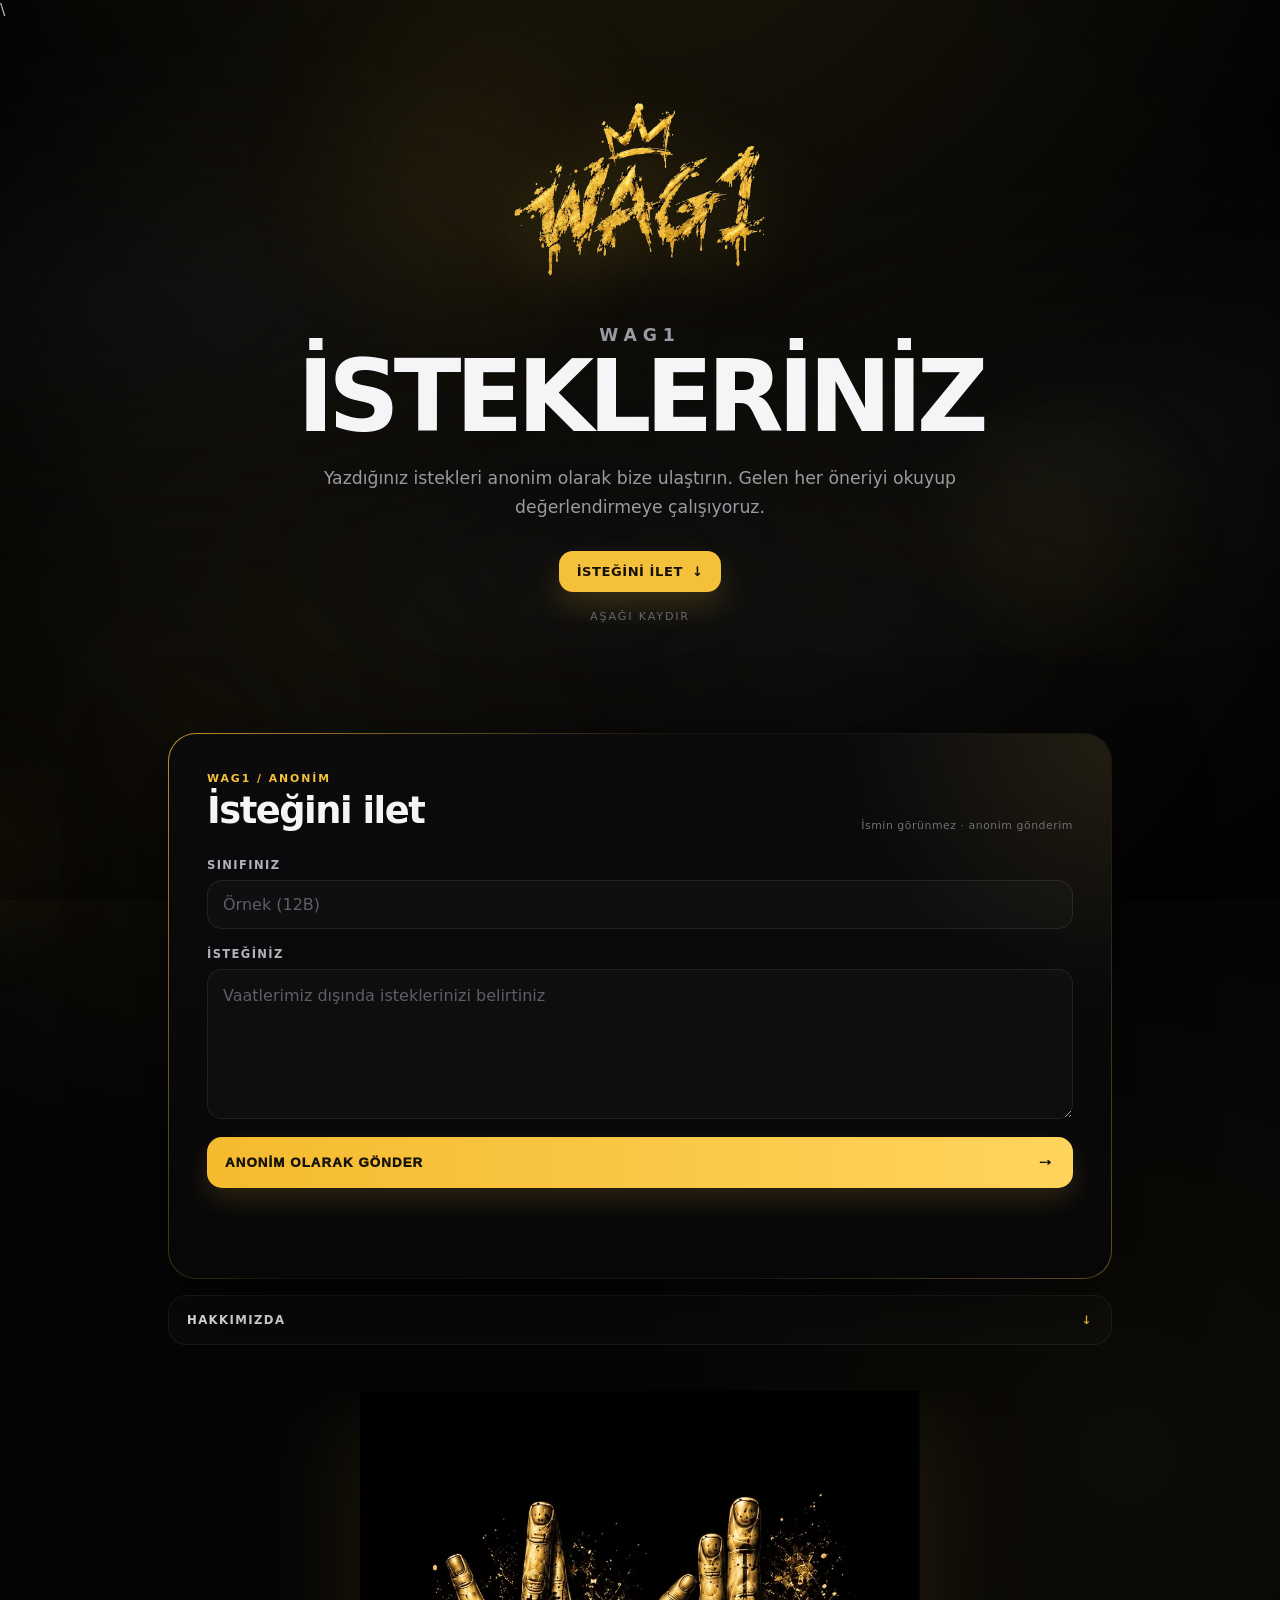
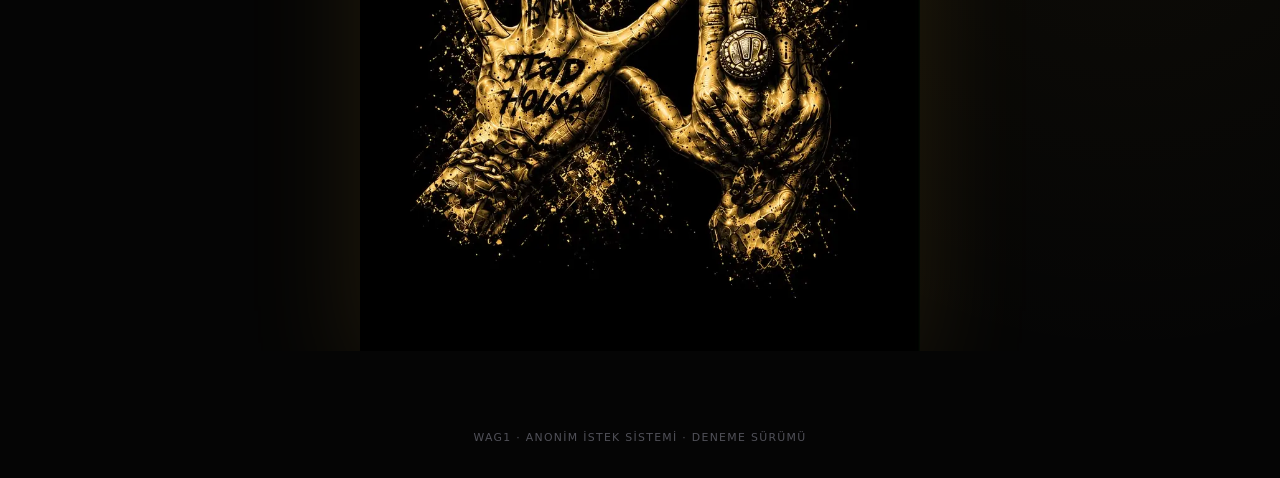
==== index.html @ 67df8060 "Add files via upload" ====
\
<!DOCTYPE html>
<html lang="tr">
<head>
  <meta charset="UTF-8">
  <meta name="viewport" content="width=device-width, initial-scale=1.0">
  <meta name="theme-color" content="#050505">
  <title>WAG1 — Modern Deneme</title>
  <meta name="description" content="WAG1 anonim istek sistemi — modern deneme sürümü.">
  <style>
    :root{
      --bg:#050505;
      --panel:#0b0b0d;
      --panel-2:#0f0f12;
      --gold:#f6c13a;
      --gold-2:#ffd86a;
      --white:#f5f5f7;
      --muted:#9a9aa2;
      --line:rgba(246,193,58,.18);
      --line-soft:rgba(255,255,255,.08);
      --shadow:0 28px 90px rgba(0,0,0,.5);
      --radius:24px;
    }
    /* --- WAG1 VISIBLE ATMOSPHERIC FOG --- */
    .fog-scene{
      position:fixed;
      inset:0;
      z-index:0;
      pointer-events:none;
      overflow:hidden;
      opacity:1;
    }
    .fog-layer{
      position:absolute;
      width:78vw;
      height:34vw;
      max-width:1200px;
      max-height:560px;
      min-width:500px;
      min-height:240px;
      border-radius:50%;
      filter:blur(34px);
      mix-blend-mode:screen;
      transform-origin:center;
      background:
        radial-gradient(ellipse at center,
          rgba(255,255,255,.15) 0%,
          rgba(255,255,255,.085) 24%,
          rgba(246,193,58,.065) 43%,
          rgba(255,255,255,.028) 58%,
          transparent 77%);
    }
    .fog-a{left:-25%; top:10%; opacity:.34; animation:fogDriftA 17s ease-in-out infinite alternate}
    .fog-b{right:-27%; top:25%; opacity:.27; animation:fogDriftB 22s ease-in-out infinite alternate}
    .fog-c{left:5%; bottom:12%; opacity:.22; animation:fogDriftC 25s ease-in-out infinite alternate}
    .fog-d{right:-3%; bottom:3%; opacity:.18; animation:fogDriftD 20s ease-in-out infinite alternate}
    .fog-vignette{
      position:absolute; inset:-10%;
      background:
        radial-gradient(circle at 50% 44%, transparent 28%, rgba(0,0,0,.08) 55%, rgba(0,0,0,.48) 100%);
    }
    @keyframes fogDriftA{
      0%{transform:translate3d(-6vw,0,0) scale(.96) rotate(-7deg)}
      100%{transform:translate3d(38vw,6vh,0) scale(1.28) rotate(8deg)}
    }
    @keyframes fogDriftB{
      0%{transform:translate3d(15vw,-3vh,0) scale(.92) rotate(8deg)}
      100%{transform:translate3d(-34vw,8vh,0) scale(1.34) rotate(-9deg)}
    }
    @keyframes fogDriftC{
      0%{transform:translate3d(-12vw,4vh,0) scale(1.02) rotate(4deg)}
      100%{transform:translate3d(27vw,-10vh,0) scale(1.4) rotate(-5deg)}
    }
    @keyframes fogDriftD{
      0%{transform:translate3d(10vw,1vh,0) scale(.9) rotate(-4deg)}
      100%{transform:translate3d(-21vw,-9vh,0) scale(1.3) rotate(5deg)}
    }

    /* Content stays above the fog. */
main, footer{position:relative;z-index:1}

    @media (max-width:700px){
      .fog-layer{
        min-width:400px;
        min-height:185px;
        filter:blur(25px);
      }
      .fog-a{opacity:.25}
      .fog-b{opacity:.20}
      .fog-c{opacity:.15}
      .fog-d{opacity:.12}
    }



    @media (prefers-reduced-motion:reduce){
      .fog-layer{animation:none!important}
    }
*{box-sizing:border-box}
    html{scroll-behavior:smooth}
    body{
      margin:0;
      min-height:100vh;
      background:
        radial-gradient(circle at 50% -10%, rgba(246,193,58,.11), transparent 30%),
        radial-gradient(circle at 15% 35%, rgba(246,193,58,.055), transparent 24%),
        radial-gradient(circle at 88% 70%, rgba(246,193,58,.035), transparent 28%),
        var(--bg);
      color:var(--white);
      font-family:Inter,Montserrat,system-ui,-apple-system,BlinkMacSystemFont,"Segoe UI",sans-serif;
      overflow-x:hidden;
    }

    body::before{
      content:"";
      position:fixed; inset:0; pointer-events:none; z-index:-2;
      opacity:.26;
      background-image:
        radial-gradient(circle at 1px 1px, rgba(255,255,255,.10) 1px, transparent 1.5px);
      background-size:34px 34px;
      mask-image:linear-gradient(to bottom, #000, transparent 80%);
    }

    .ambient{
      position:fixed; inset:-10%;
      pointer-events:none; z-index:-1;
      filter:blur(40px);
      opacity:.45;
    }
    .orb{position:absolute; width:28rem; height:28rem; border-radius:50%;
      background:radial-gradient(circle, rgba(246,193,58,.16), transparent 67%);
      animation:float 12s ease-in-out infinite;
    }
    .orb.one{top:4%; left:24%}
    .orb.two{right:8%; top:36%; animation-delay:-4s; transform:scale(.72)}
    .orb.three{left:-8%; bottom:-8%; animation-delay:-7s; transform:scale(.62)}

    @keyframes float{
      0%,100%{transform:translate3d(0,0,0)}
      50%{transform:translate3d(0,-22px,0)}
    }
main{width:min(980px,100%); margin:auto; padding:34px 18px 80px}

    .hero{
      min-height:72vh;
      display:grid;
      place-items:center;
      text-align:center;
      position:relative;
    }
    .hero-inner{max-width:800px; transform:translateY(-20px)}
    .logo{
      width:min(300px,58vw);
      display:block;
      margin:0 auto 30px;
      filter:drop-shadow(0 14px 35px rgba(246,193,58,.18));
      animation:logoIn .9s cubic-bezier(.2,.8,.2,1) both;
    }
    @keyframes logoIn{
      from{opacity:0; transform:translateY(18px) scale(.96)}
      to{opacity:1; transform:none}
    }
    .eyebrow{
      margin:0 0 10px;
      color:var(--gold);
      font-size:.72rem; font-weight:900; letter-spacing:.34em;
    }
    h1{
      margin:0;
      font-size:clamp(3.1rem,8vw,6.2rem);
      line-height:.92;
      letter-spacing:-.06em;
      text-transform:uppercase;
      font-weight:900;
    }
    .hero p{
      max-width:650px;
      margin:22px auto 0;
      color:var(--muted);
      font-size:clamp(.92rem,1.7vw,1.08rem);
      line-height:1.7;
    }
    .hero-cta{
      display:inline-flex; align-items:center; gap:9px;
      margin-top:28px;
      padding:13px 18px;
      border-radius:14px;
      color:#15110a; background:var(--gold);
      text-decoration:none; font-weight:900; font-size:.82rem; letter-spacing:.04em;
      box-shadow:0 14px 30px rgba(246,193,58,.18);
      transition:.25s ease;
    }
    .hero-cta:hover{transform:translateY(-3px); box-shadow:0 18px 34px rgba(246,193,58,.26)}
    .scroll-hint{margin-top:18px; color:#66666d; font-size:.7rem; letter-spacing:.16em; text-transform:uppercase}

    .section{
      margin-top:32px;
      opacity:0; transform:translateY(28px);
      transition:opacity .65s ease, transform .65s ease;
    }
    .section.show{opacity:1; transform:none}

    .request-shell{
      position:relative;
      padding:1px;
      border-radius:28px;
      background:linear-gradient(125deg, rgba(246,193,58,.75), rgba(246,193,58,.05) 38%, rgba(255,255,255,.06) 72%, rgba(246,193,58,.38));
      box-shadow:var(--shadow);
    }
    .request-card{
      border-radius:27px;
      background:
        radial-gradient(circle at 100% 0, rgba(246,193,58,.10), transparent 24%),
        linear-gradient(180deg,#0b0b0d,#070708);
      padding:clamp(22px,4vw,38px);
      overflow:hidden;
      position:relative;
    }
    .request-card::after{
      content:"";
      position:absolute; inset:auto -20% -70% -20%;
      height:300px;
      background:radial-gradient(circle, rgba(246,193,58,.08), transparent 68%);
      pointer-events:none;
    }

    .card-top{
      display:flex; justify-content:space-between; gap:18px; align-items:flex-end;
      margin-bottom:26px;
    }
    .card-kicker{color:var(--gold); font-size:.68rem; font-weight:900; letter-spacing:.18em}
    .card-title{margin:4px 0 0; font-size:clamp(1.55rem,3.4vw,2.3rem); letter-spacing:-.04em}
    .secure{color:#6f6f76; font-size:.68rem; letter-spacing:.05em; text-align:right}

    form{position:relative; z-index:1}
    .field{margin-bottom:18px}
    label{display:block; margin:0 0 8px; color:#b2b2b8; font-size:.72rem; font-weight:800; text-transform:uppercase; letter-spacing:.12em}
    input,textarea{
      width:100%; border:1px solid rgba(255,255,255,.08);
      background:rgba(255,255,255,.025);
      color:var(--white);
      border-radius:15px;
      padding:14px 15px;
      outline:none; font:inherit;
      transition:border-color .2s ease, box-shadow .2s ease, background .2s ease, transform .2s ease;
    }
    textarea{min-height:150px; resize:vertical; line-height:1.55}
    input::placeholder,textarea::placeholder{color:#5e5e65}
    input:focus,textarea:focus{
      border-color:rgba(246,193,58,.5);
      background:rgba(246,193,58,.025);
      box-shadow:0 0 0 4px rgba(246,193,58,.07);
      transform:translateY(-1px);
    }

    .submit{
      width:100%; border:0; cursor:pointer;
      border-radius:15px; padding:15px 18px;
      display:flex; align-items:center; justify-content:space-between;
      background:linear-gradient(90deg,#f5bb2f,#ffd45c);
      color:#17120a; font-weight:950; letter-spacing:.08em;
      box-shadow:0 12px 26px rgba(246,193,58,.15);
      transition:.25s ease;
      position:relative; overflow:hidden;
    }
    .submit::before{
      content:""; position:absolute; top:0; bottom:0; left:-45%; width:34%;
      transform:skewX(-20deg);
      background:linear-gradient(90deg,transparent,rgba(255,255,255,.42),transparent);
      transition:left .6s ease;
    }
    .submit:hover{transform:translateY(-2px); box-shadow:0 16px 32px rgba(246,193,58,.22)}
    .submit:hover::before{left:120%}
    .submit:active{transform:translateY(0)}
    .submit .arrow{font-size:1.1rem}

    .status{min-height:24px; margin:12px 2px 0; font-size:.78rem; color:#9d9da4}
    .status.ok{color:#6ed69a}
    .status.err{color:#ff8585}

    .about{
      margin-top:16px;
      border:1px solid rgba(255,255,255,.07);
      border-radius:18px;
      background:rgba(255,255,255,.018);
      overflow:hidden;
    }
    .about-btn{
      width:100%; background:none; border:0; color:var(--white); cursor:pointer;
      padding:17px 18px; display:flex; align-items:center; justify-content:space-between;
      font:inherit; font-size:.73rem; font-weight:900; letter-spacing:.12em;
    }
    .about-btn span:last-child{color:var(--gold); transition:transform .25s ease}
    .about.open .about-btn span:last-child{transform:rotate(180deg)}
    .about-panel{max-height:0; overflow:hidden; transition:max-height .55s ease}
    .about-panel img{display:block; width:100%; height:auto; opacity:.94}
    .about.open .about-panel{max-height:1200px}

    .hands{
      margin-top:46px;
      text-align:center;
      overflow:hidden;
    }
    .hands img{
      width:min(560px,72%);
      display:block; margin:auto;
      filter:drop-shadow(0 28px 55px rgba(246,193,58,.12));
      transform:translateY(30px);
      opacity:.88;
      transition:transform 1s ease, opacity 1s ease;
    }
    .hands.show img{transform:none; opacity:1}

    footer{
      padding:0 18px 34px;
      text-align:center;
      color:#515159; font-size:.68rem; letter-spacing:.12em; text-transform:uppercase;
    }

    @media (max-width:700px){
.nav{padding:10px 10px 10px 12px}
      main{padding:34px 12px 58px}
      .hero{min-height:66vh}
      .hero-inner{transform:none}
      .logo{width:min(240px,64vw); margin-bottom:22px}
      .request-card{padding:20px}
      .card-top{align-items:flex-start; flex-direction:column}
      .secure{text-align:left}
      input,textarea{font-size:16px}
    }

    @media (prefers-reduced-motion:reduce){
      *,*::before,*::after{animation-duration:.01ms!important; animation-iteration-count:1!important; transition-duration:.01ms!important; scroll-behavior:auto!important}
    }
  </style>
</head>
<body>

  <div class="fog-scene" aria-hidden="true">
    <div class="fog-layer fog-a"></div>
    <div class="fog-layer fog-b"></div>
    <div class="fog-layer fog-c"></div>
    <div class="fog-layer fog-d"></div>
    <div class="fog-vignette"></div>
  </div>
  <div class="ambient" aria-hidden="true">
    <div class="orb one"></div><div class="orb two"></div><div class="orb three"></div>
  </div>
  <main>
    <section class="hero">
      <div class="hero-inner">
        <img class="logo" src="wag1-logo.png" alt="WAG1 logosu">
        <p class="eyebrow">WAG1</p>
        <h1>İstekleriniz</h1>
        <p>Yazdığınız istekleri anonim olarak bize ulaştırın. Gelen her öneriyi okuyup değerlendirmeye çalışıyoruz.</p>
        <a class="hero-cta" href="#istek"><span>İSTEĞİNİ İLET</span><span>↓</span></a>
        <div class="scroll-hint">Aşağı kaydır</div>
      </div>
    </section>

    <section class="section" id="istek">
      <div class="request-shell">
        <div class="request-card">
          <div class="card-top">
            <div>
              <div class="card-kicker">WAG1 / ANONİM</div>
              <h2 class="card-title">İsteğini ilet</h2>
            </div>
            <div class="secure">İsmin görünmez · anonim gönderim</div>
          </div>

          <form id="requestForm" autocomplete="off">
            <div class="field">
              <label for="className">Sınıfınız</label>
              <input id="className" type="text" maxlength="30" placeholder="Örnek (12B)" required>
            </div>

            <div class="field">
              <label for="request">İsteğiniz</label>
              <textarea id="request" maxlength="1000" placeholder="Vaatlerimiz dışında isteklerinizi belirtiniz" required></textarea>
            </div>

            <button class="submit" id="submitButton" type="submit">
              <span>ANONİM OLARAK GÖNDER</span>
              <span class="arrow">→</span>
            </button>
            <div class="status" id="status" aria-live="polite"></div>
          </form>
        </div>
      </div>
    </section>

    <section class="section" style="margin-top:16px">
      <div class="about" id="about">
        <button class="about-btn" id="aboutToggle" type="button" aria-expanded="false">
          <span>HAKKIMIZDA</span><span>↓</span>
        </button>
        <div class="about-panel" id="aboutPanel" aria-hidden="true">
          <img src="https://wag1beal.github.io/wag/wag1-hakkimizda.webp" alt="WAG1 kaptanlar ve staff bilgileri" loading="lazy">
        </div>
      </div>
    </section>

    <section class="hands section" aria-label="WAG1 tasarımı">
      <img src="https://wag1beal.github.io/wag/wag1-hands.webp" alt="WAG1 el tasarımı" loading="lazy">
    </section>
  </main>

  <footer>WAG1 · ANONİM İSTEK SİSTEMİ · DENEME SÜRÜMÜ</footer>

  <iframe id="submitFrame" name="submitFrame" title="Form gönderim alanı" style="display:none;width:0;height:0;border:0"></iframe>

  <script>
    const GAS_URL = "https://script.google.com/macros/s/AKfycby9VZy_ub6y_59ZLyahTguNq2rBTmVuWW6Al8ZJy3slvFL8x7aXxwhlQ275aONTXbs2Aw/exec";

    const form = document.getElementById("requestForm");
    const statusEl = document.getElementById("status");
    const submitBtn = document.getElementById("submitButton");
    const about = document.getElementById("about");
    const aboutToggle = document.getElementById("aboutToggle");
    const aboutPanel = document.getElementById("aboutPanel");

    aboutToggle.addEventListener("click", () => {
      const open = !about.classList.contains("open");
      about.classList.toggle("open", open);
      aboutToggle.setAttribute("aria-expanded", String(open));
      aboutPanel.setAttribute("aria-hidden", String(!open));
    });

    const observer = new IntersectionObserver((entries) => {
      entries.forEach(entry => {
        if(entry.isIntersecting) entry.target.classList.add("show");
      });
    }, {threshold:.14});
    document.querySelectorAll(".section").forEach(el => observer.observe(el));
    document.querySelector(".hands")?.classList.remove("show");

    form.addEventListener("submit", (e) => {
      e.preventDefault();

      const className = document.getElementById("className").value.trim();
      const request = document.getElementById("request").value.trim();

      if(!className || !request){
        statusEl.textContent = "Lütfen iki alanı da doldur.";
        statusEl.className = "status err";
        return;
      }

      submitBtn.disabled = true;
      submitBtn.style.opacity = ".7";
      statusEl.textContent = "Gönderiliyor…";
      statusEl.className = "status";

      const tempForm = document.createElement("form");
      tempForm.method = "POST";
      tempForm.action = GAS_URL;
      tempForm.target = "submitFrame";
      tempForm.style.display = "none";

      const add = (name, value) => {
        const input = document.createElement("input");
        input.type = "hidden";
        input.name = name;
        input.value = value;
        tempForm.appendChild(input);
      };

      add("action", "submit");
      add("className", className);
      add("request", request);
      add("website", "");

      document.body.appendChild(tempForm);
      tempForm.submit();
      tempForm.remove();

      setTimeout(() => {
        form.reset();
        statusEl.textContent = "İsteğin anonim olarak gönderildi ✓";
        statusEl.className = "status ok";
        submitBtn.disabled = false;
        submitBtn.style.opacity = "1";
      }, 900);
    });
  </script>
</body>
</html>
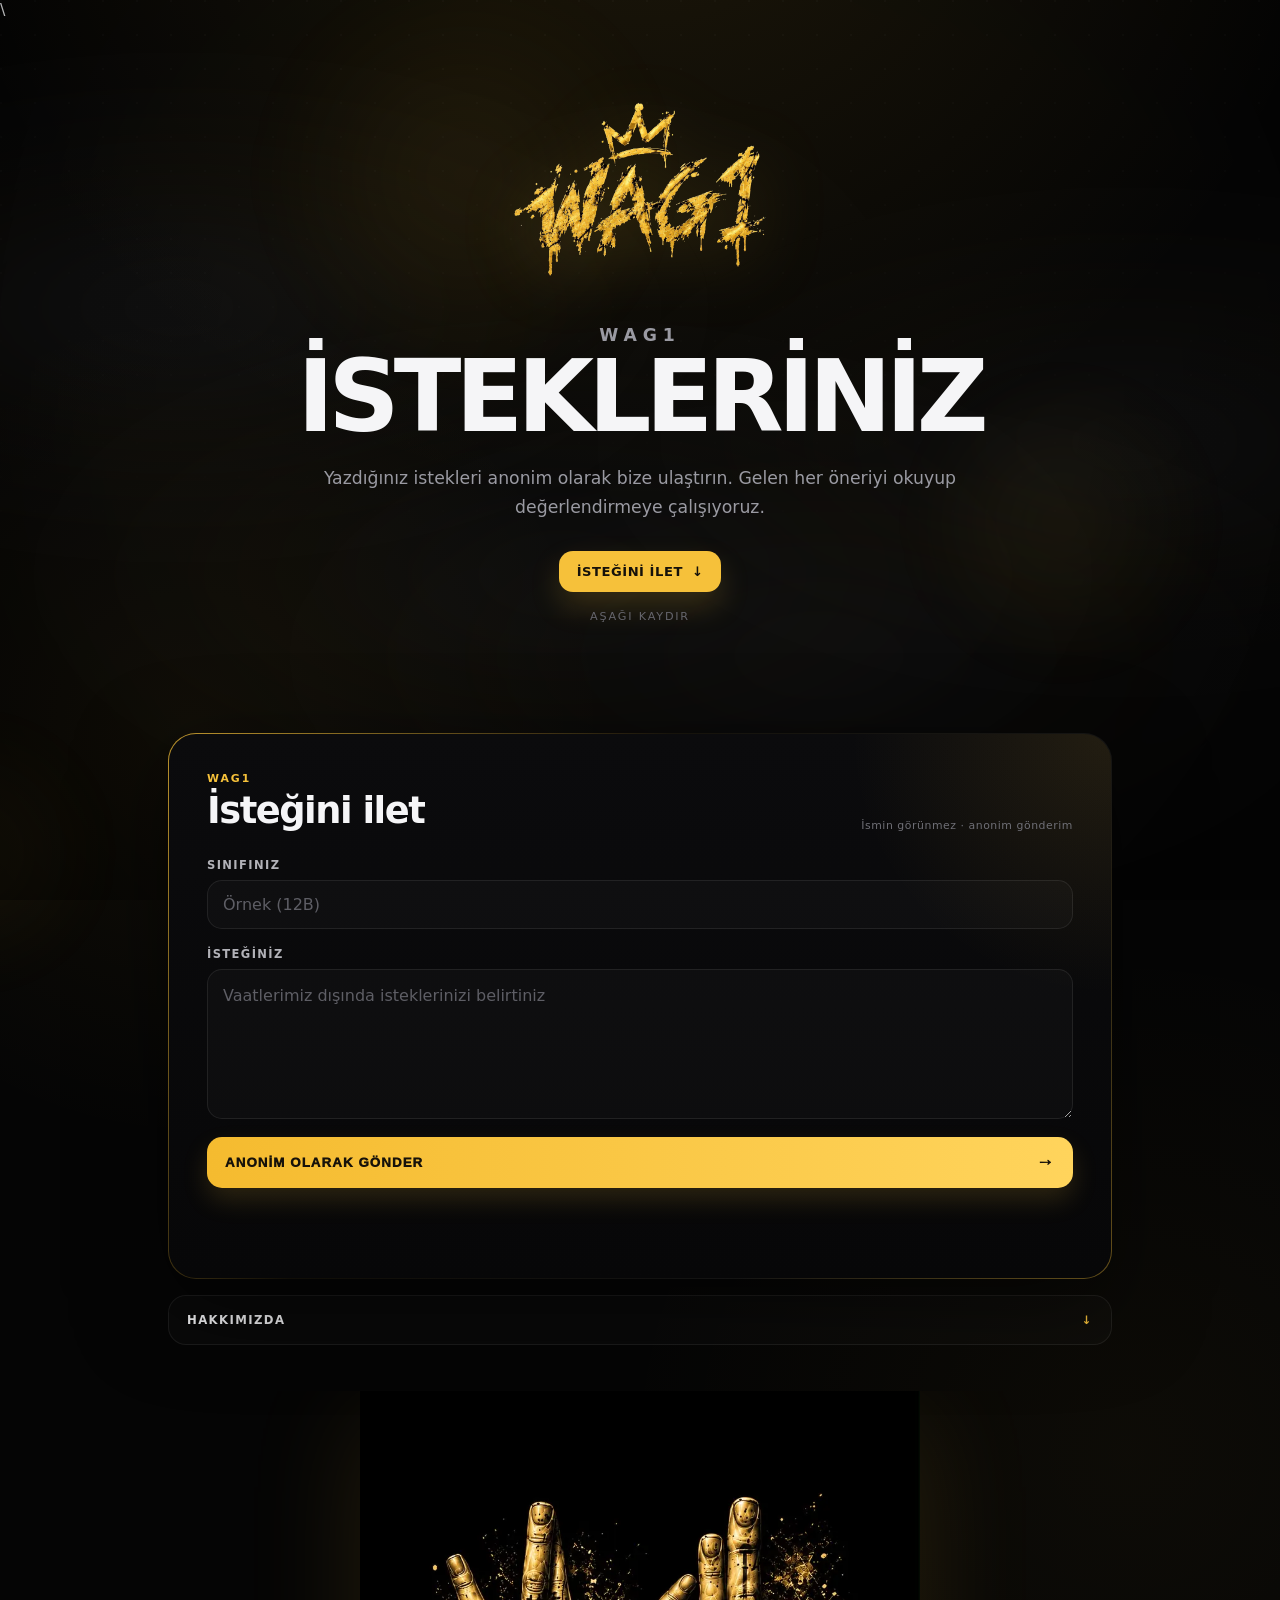
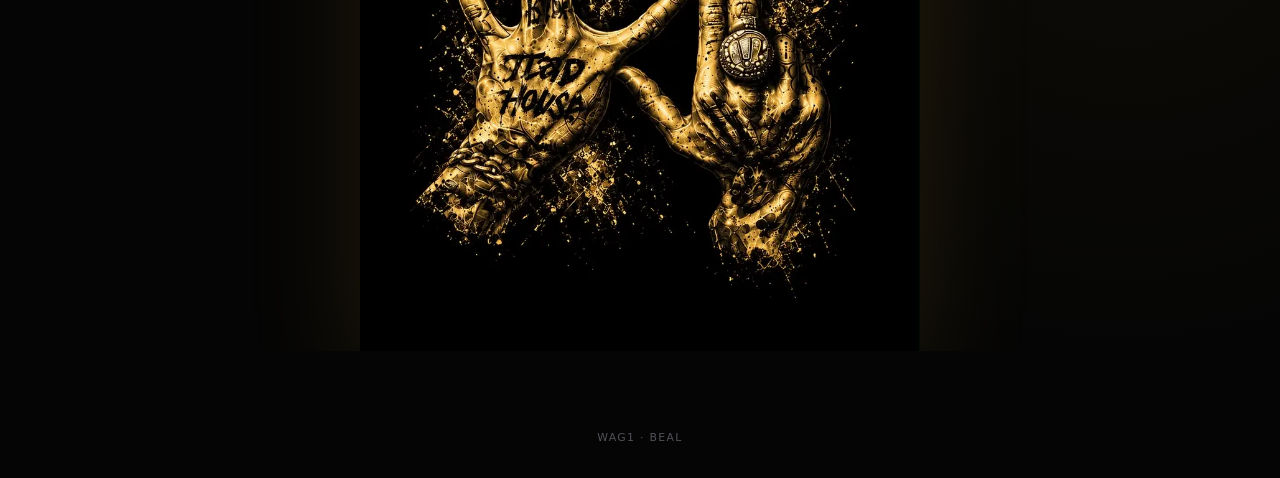
==== commit 085df27d: "Update index.html" ====
--- a/index.html
+++ b/index.html
@@ -363,7 +363,7 @@
         <div class="request-card">
           <div class="card-top">
             <div>
-              <div class="card-kicker">WAG1 / ANONİM</div>
+              <div class="card-kicker">WAG1</div>
               <h2 class="card-title">İsteğini ilet</h2>
             </div>
             <div class="secure">İsmin görünmez · anonim gönderim</div>
@@ -406,7 +406,7 @@
     </section>
   </main>
 
-  <footer>WAG1 · ANONİM İSTEK SİSTEMİ · DENEME SÜRÜMÜ</footer>
+  <footer>WAG1 · BEAL</footer>
 
   <iframe id="submitFrame" name="submitFrame" title="Form gönderim alanı" style="display:none;width:0;height:0;border:0"></iframe>
 
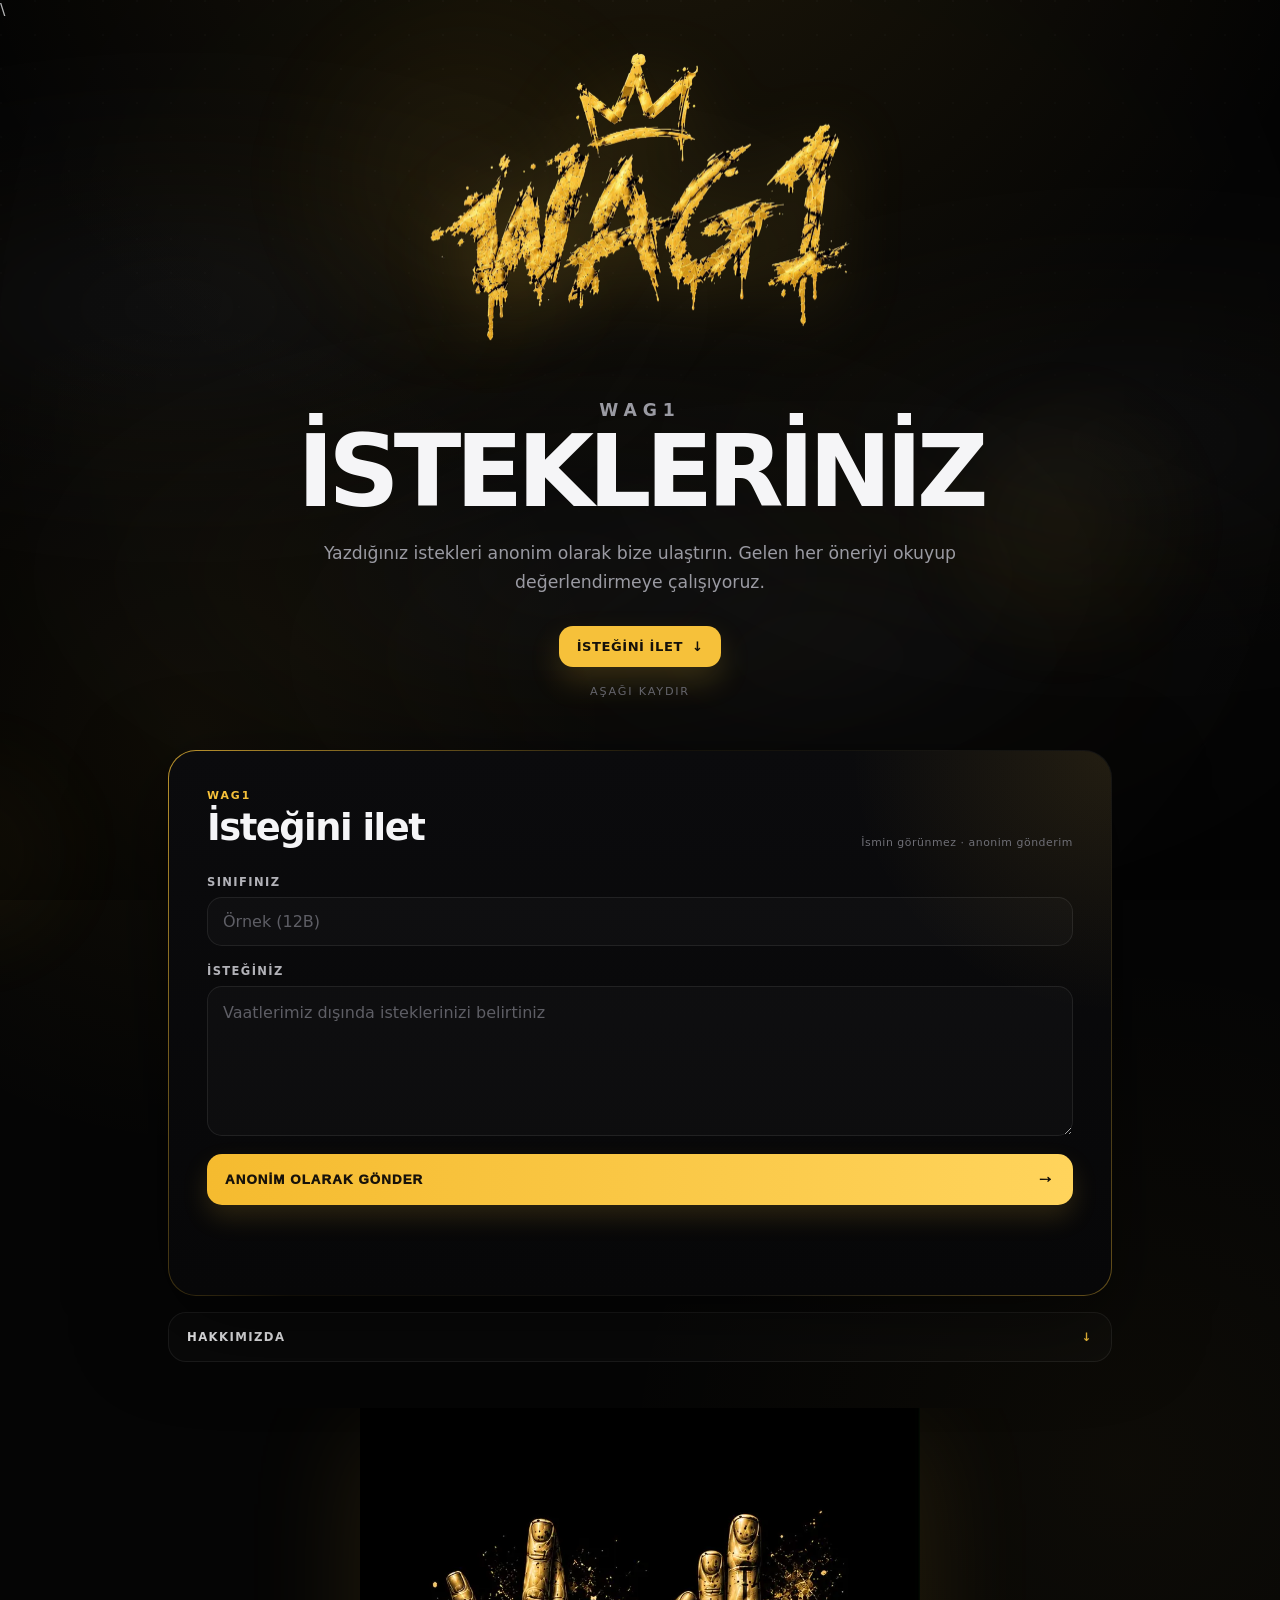
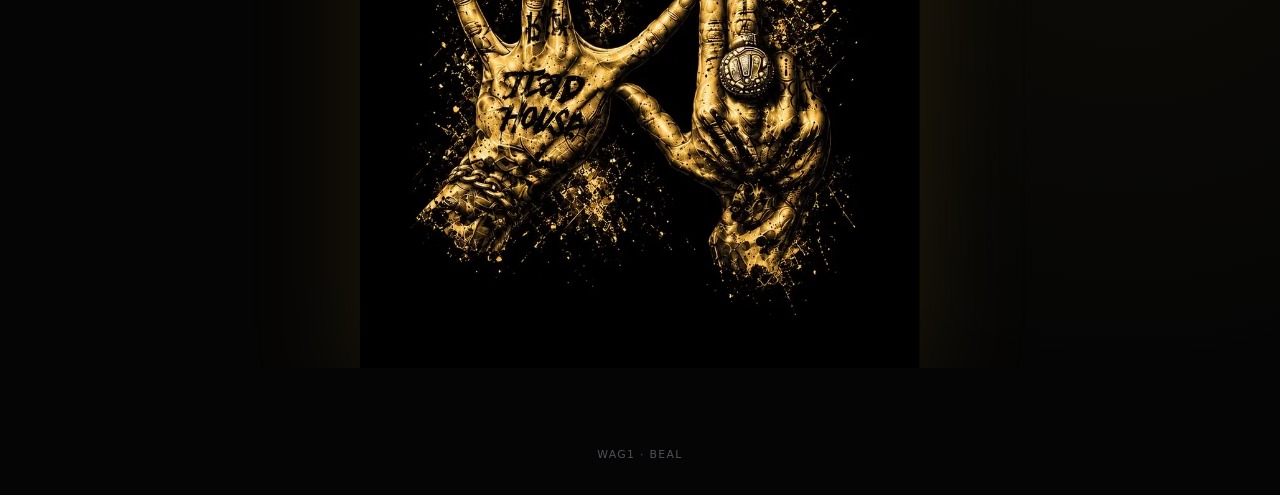
==== commit c4217383: "Update index.html" ====
--- a/index.html
+++ b/index.html
@@ -150,7 +150,7 @@
     }
     .hero-inner{max-width:800px; transform:translateY(-20px)}
     .logo{
-      width:min(300px,58vw);
+      width:min(500px,208vw);
       display:block;
       margin:0 auto 30px;
       filter:drop-shadow(0 14px 35px rgba(246,193,58,.18));
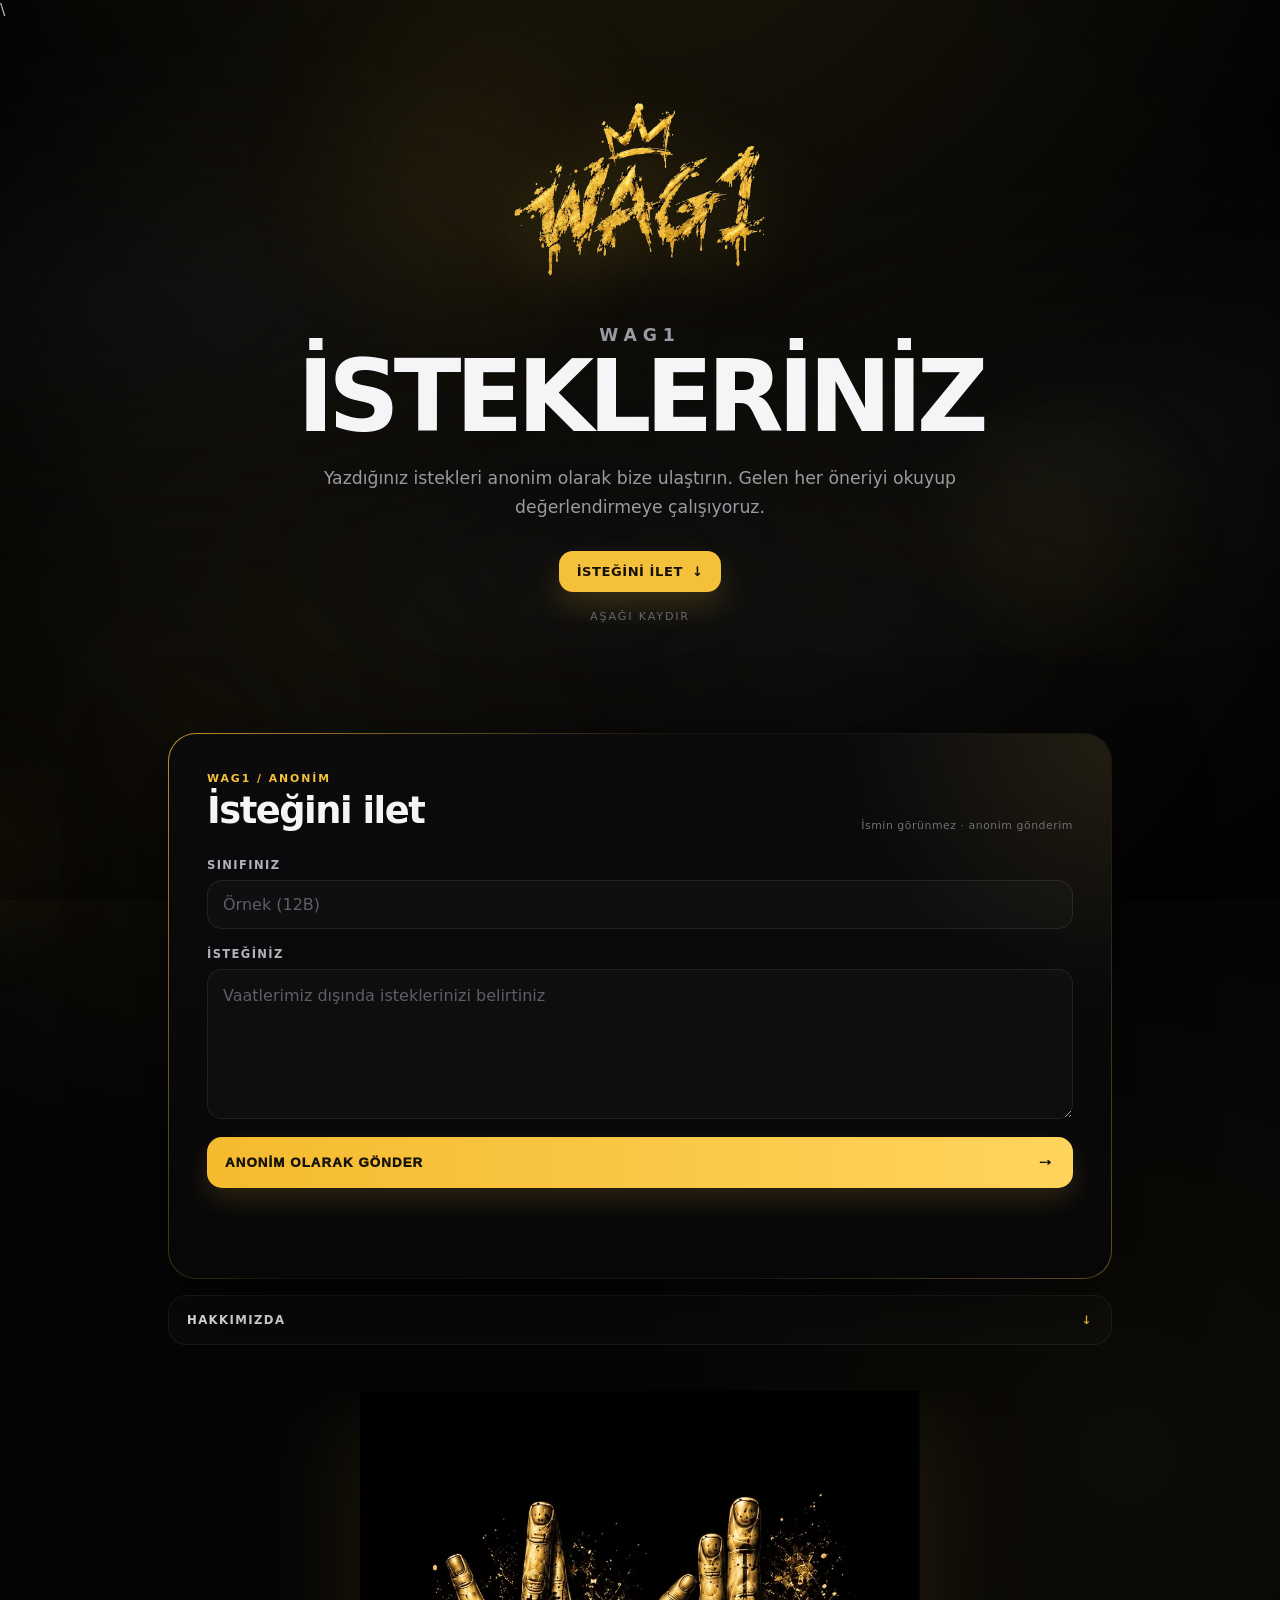
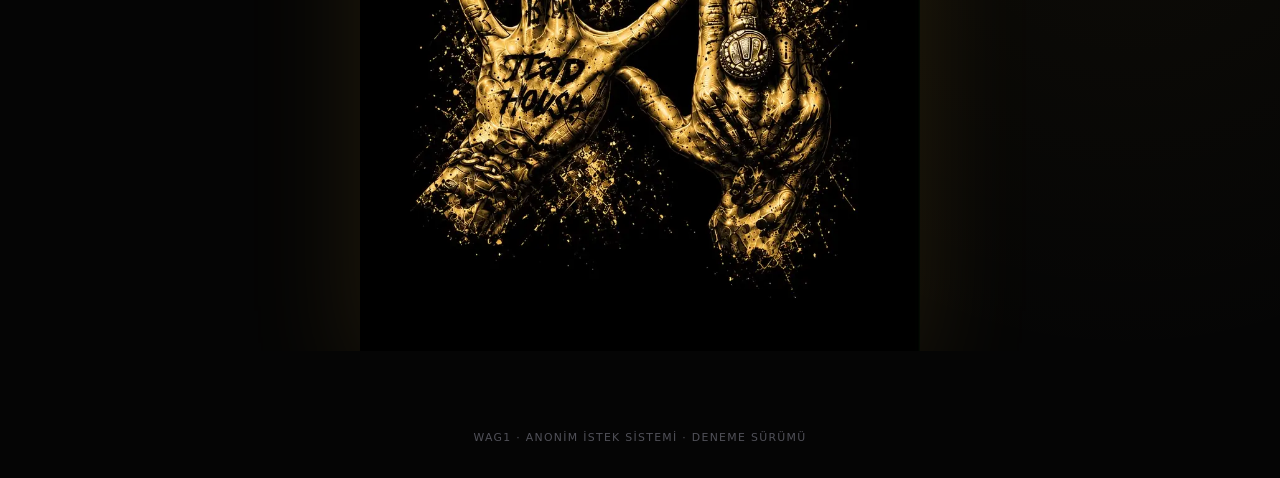
==== commit 1fec1387: "Add files via upload" ====
--- a/index.html
+++ b/index.html
@@ -90,6 +90,83 @@
       .fog-c{opacity:.15}
       .fog-d{opacity:.12}
     }
+    /* --- WAG1 OPENING SCREEN --- */
+    .site-loader{
+      position:fixed;
+      inset:0;
+      z-index:9999;
+      display:grid;
+      place-items:center;
+      background:
+        radial-gradient(circle at 50% 45%, rgba(246,193,58,.08), transparent 30%),
+        #020202;
+      opacity:1;
+      visibility:visible;
+      transition:opacity .7s ease, visibility .7s ease;
+    }
+    .site-loader.hide{
+      opacity:0;
+      visibility:hidden;
+      pointer-events:none;
+    }
+    .site-loader-inner{
+      width:min(760px,90vw);
+      display:flex;
+      flex-direction:column;
+      align-items:center;
+      justify-content:center;
+      gap:28px;
+      text-align:center;
+    }
+    .site-loader-logo{
+      width:min(560px,86vw);
+      max-height:46vh;
+      object-fit:contain;
+      mix-blend-mode:screen;
+      filter:
+        drop-shadow(0 18px 36px rgba(246,193,58,.18))
+        drop-shadow(0 0 28px rgba(246,193,58,.08));
+      animation:loaderLogoIn 1s cubic-bezier(.2,.8,.2,1) both,
+                loaderLogoPulse 1.8s ease-in-out .65s infinite alternate;
+    }
+    .site-loader-welcome{
+      color:#f6c13a;
+      font-size:clamp(.78rem,1.9vw,1.08rem);
+      font-weight:900;
+      letter-spacing:.22em;
+      text-transform:uppercase;
+      text-shadow:0 0 24px rgba(246,193,58,.16);
+      opacity:0;
+      animation:welcomeIn .8s ease .22s forwards;
+    }
+    @keyframes loaderLogoIn{
+      from{opacity:0; transform:translateY(20px) scale(.94)}
+      to{opacity:1; transform:none}
+    }
+    @keyframes loaderLogoPulse{
+      from{
+        filter:
+          drop-shadow(0 18px 34px rgba(246,193,58,.14))
+          drop-shadow(0 0 24px rgba(246,193,58,.07))
+      }
+      to{
+        filter:
+          drop-shadow(0 22px 40px rgba(246,193,58,.23))
+          drop-shadow(0 0 34px rgba(246,193,58,.11))
+      }
+    }
+    @keyframes welcomeIn{
+      from{opacity:0; transform:translateY(8px); letter-spacing:.30em}
+      to{opacity:1; transform:none; letter-spacing:.22em}
+    }
+    @media (max-width:700px){
+      .site-loader-inner{gap:20px}
+      .site-loader-logo{width:min(420px,88vw); max-height:36vh}
+      .site-loader-welcome{
+        font-size:.68rem;
+        letter-spacing:.16em;
+      }
+    }
 
 
 
@@ -150,7 +227,7 @@
     }
     .hero-inner{max-width:800px; transform:translateY(-20px)}
     .logo{
-      width:min(500px,208vw);
+      width:min(300px,58vw);
       display:block;
       margin:0 auto 30px;
       filter:drop-shadow(0 14px 35px rgba(246,193,58,.18));
@@ -335,6 +412,14 @@
   </style>
 </head>
 <body>
+
+  <div class="site-loader" id="siteLoader" aria-hidden="false">
+    <div class="site-loader-inner">
+      <img src="wag1-logo.png" alt="WAG1" class="site-loader-logo">
+      <div class="site-loader-welcome">WAG1 BEALE HOŞGELDİNİZ</div>
+    </div>
+  </div>
+  </div>
 
   <div class="fog-scene" aria-hidden="true">
     <div class="fog-layer fog-a"></div>
@@ -363,7 +448,7 @@
         <div class="request-card">
           <div class="card-top">
             <div>
-              <div class="card-kicker">WAG1</div>
+              <div class="card-kicker">WAG1 / ANONİM</div>
               <h2 class="card-title">İsteğini ilet</h2>
             </div>
             <div class="secure">İsmin görünmez · anonim gönderim</div>
@@ -406,7 +491,7 @@
     </section>
   </main>
 
-  <footer>WAG1 · BEAL</footer>
+  <footer>WAG1 · ANONİM İSTEK SİSTEMİ · DENEME SÜRÜMÜ</footer>
 
   <iframe id="submitFrame" name="submitFrame" title="Form gönderim alanı" style="display:none;width:0;height:0;border:0"></iframe>
 
@@ -484,5 +569,29 @@
       }, 900);
     });
   </script>
+
+  <script>
+    (() => {
+      const loader = document.getElementById('siteLoader');
+      const started = performance.now();
+
+      const hideLoader = () => {
+        if (!loader) return;
+        const elapsed = performance.now() - started;
+        const wait = Math.max(0, 1500 - elapsed);
+        setTimeout(() => {
+          loader.classList.add('hide');
+          setTimeout(() => loader.remove(), 750);
+        }, wait);
+      };
+
+      if (document.readyState === 'complete') {
+        hideLoader();
+      } else {
+        window.addEventListener('load', hideLoader, {once:true});
+      }
+    })();
+  </script>
+
 </body>
 </html>
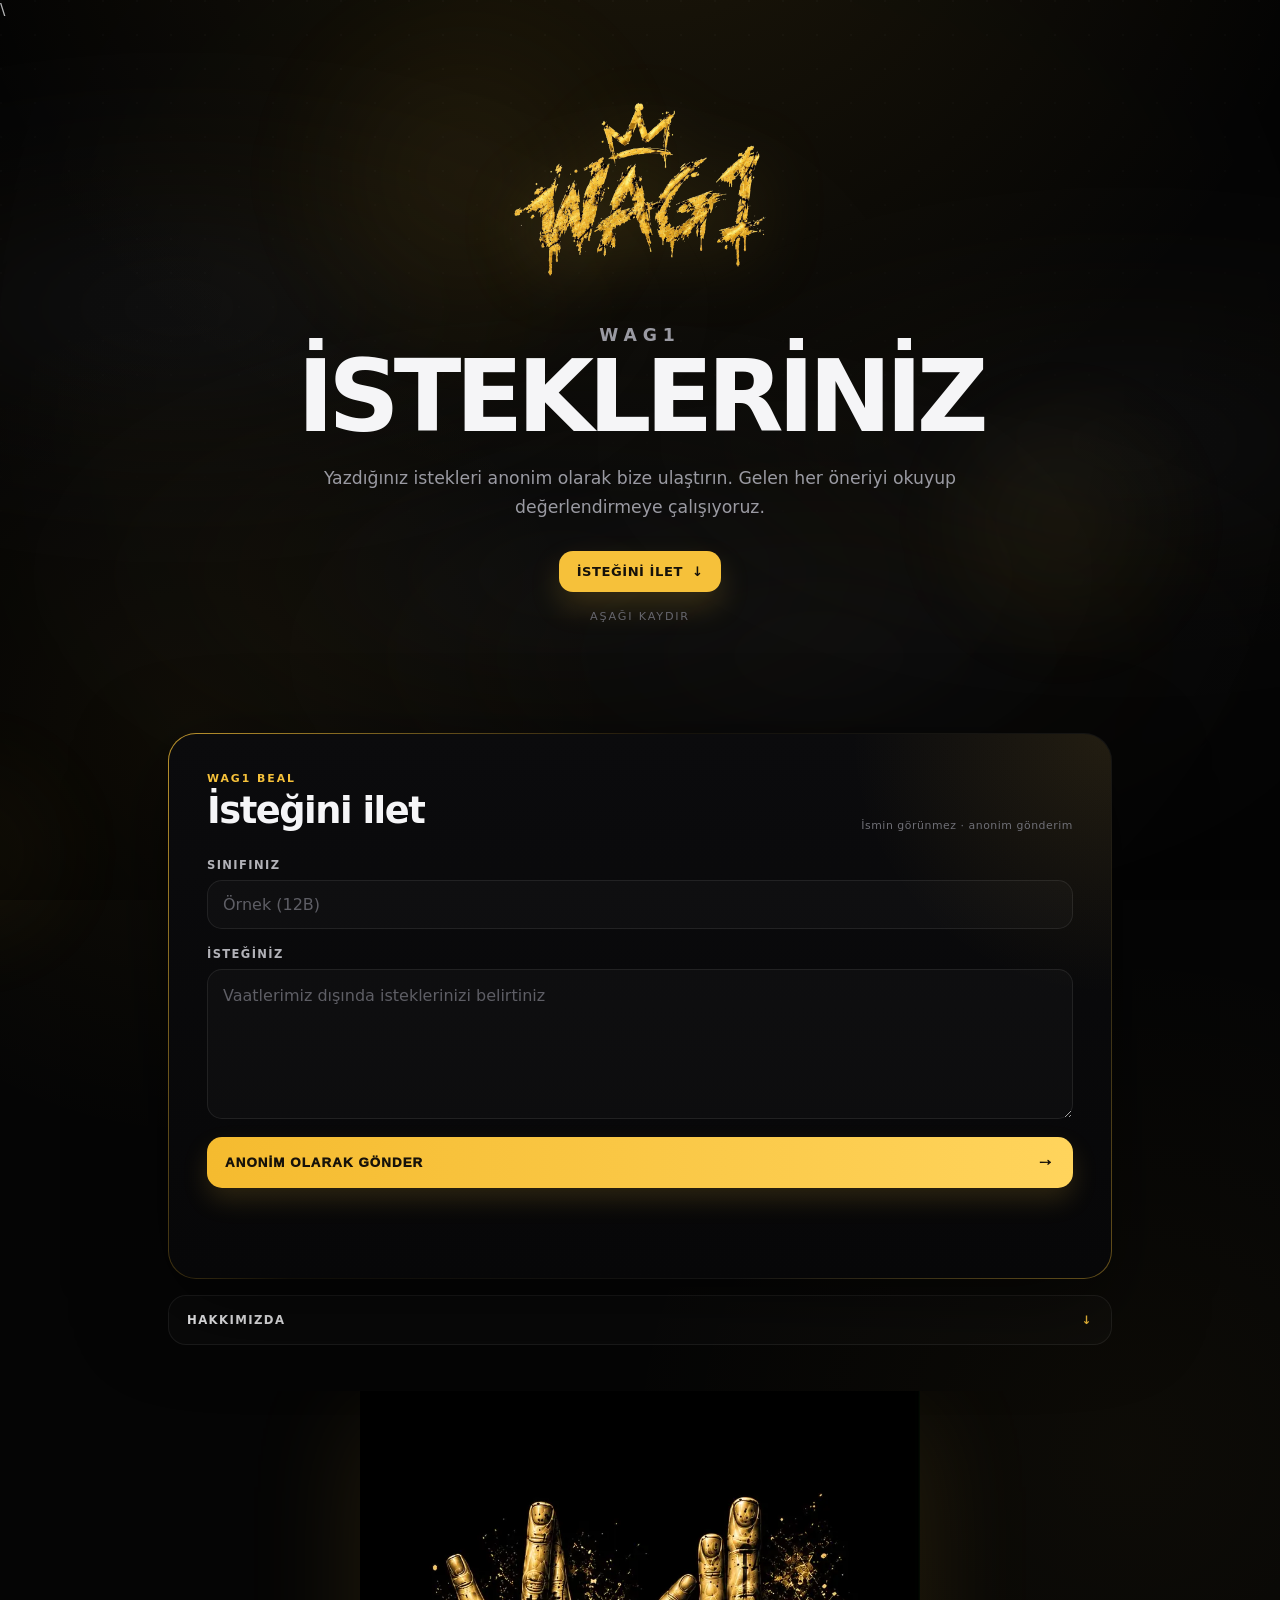
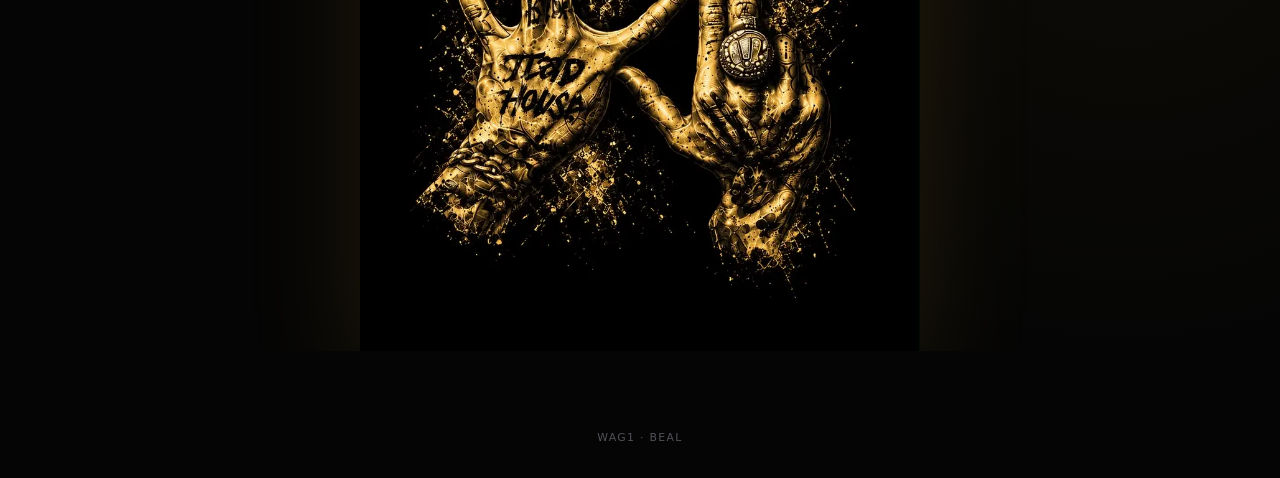
==== commit a93f03cb: "Update index.html" ====
--- a/index.html
+++ b/index.html
@@ -448,7 +448,7 @@
         <div class="request-card">
           <div class="card-top">
             <div>
-              <div class="card-kicker">WAG1 / ANONİM</div>
+              <div class="card-kicker">WAG1 BEAL</div>
               <h2 class="card-title">İsteğini ilet</h2>
             </div>
             <div class="secure">İsmin görünmez · anonim gönderim</div>
@@ -491,7 +491,7 @@
     </section>
   </main>
 
-  <footer>WAG1 · ANONİM İSTEK SİSTEMİ · DENEME SÜRÜMÜ</footer>
+  <footer>WAG1 · BEAL</footer>
 
   <iframe id="submitFrame" name="submitFrame" title="Form gönderim alanı" style="display:none;width:0;height:0;border:0"></iframe>
 
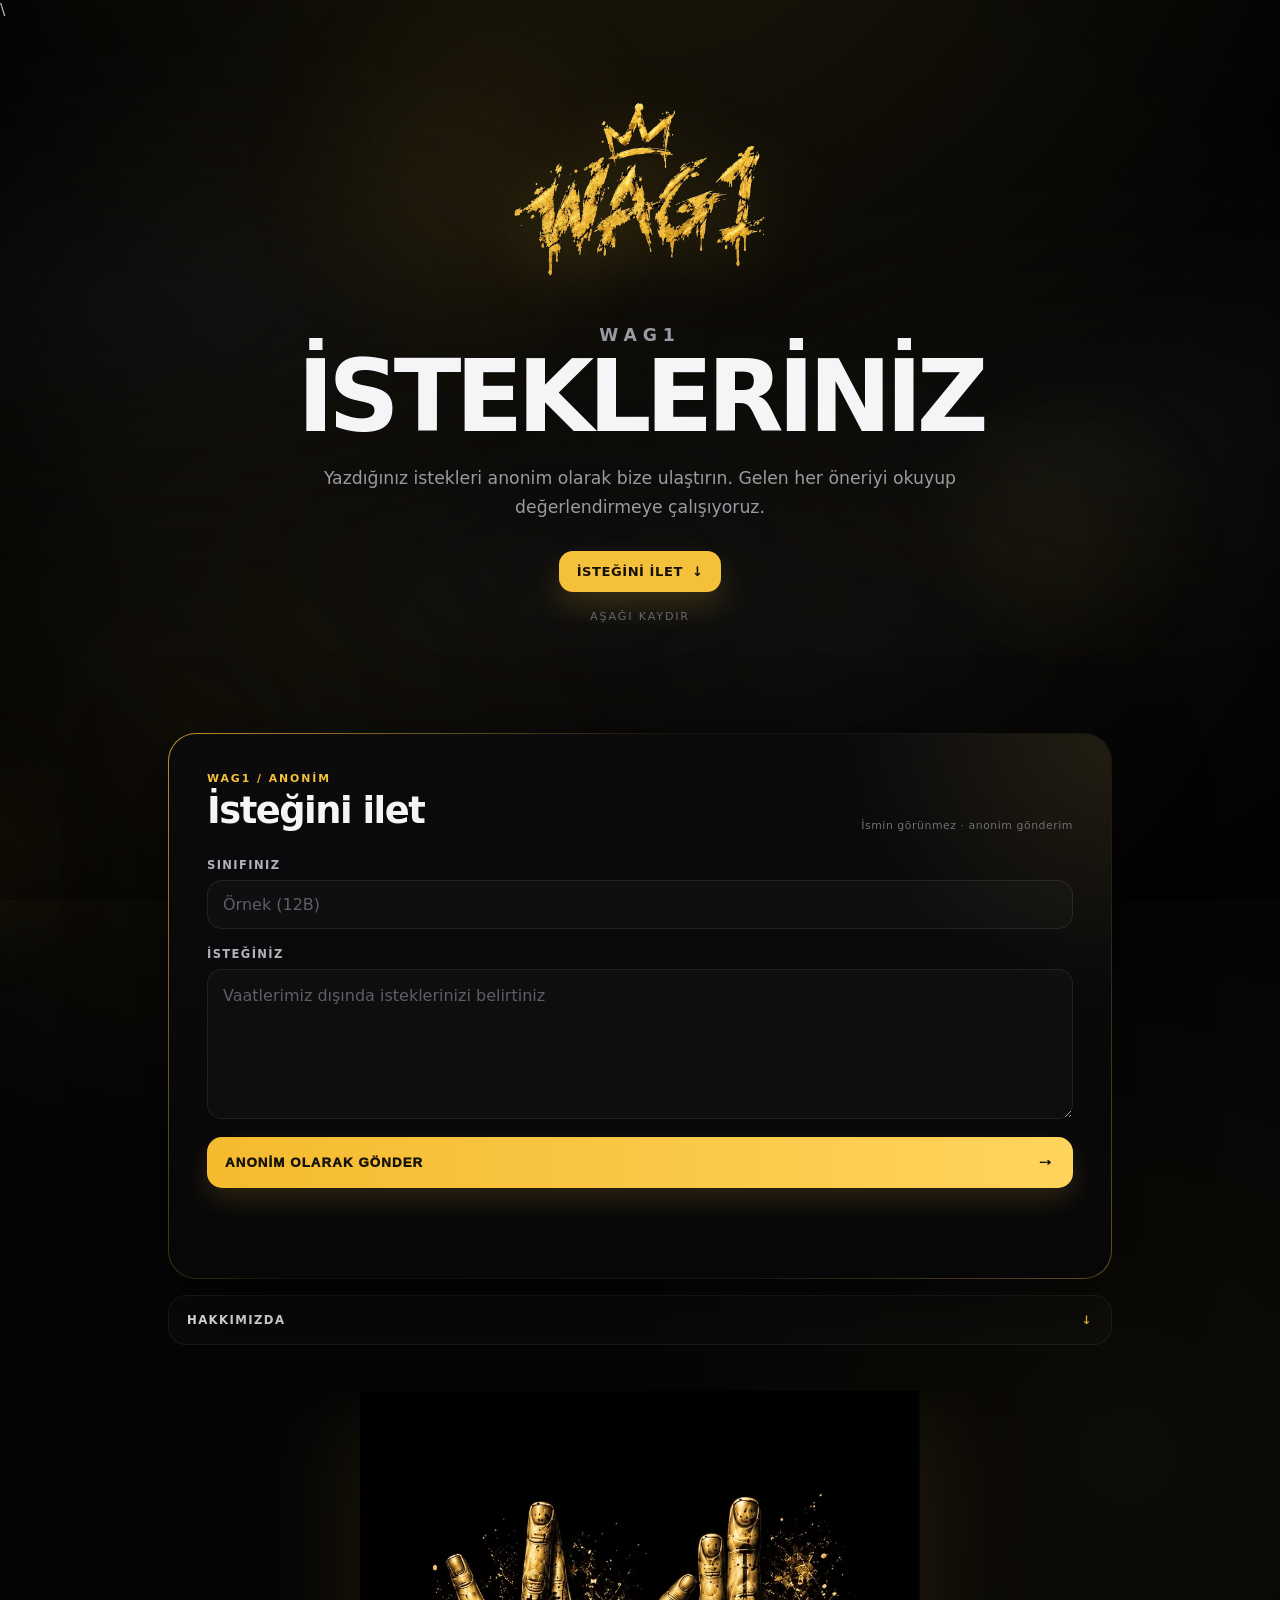
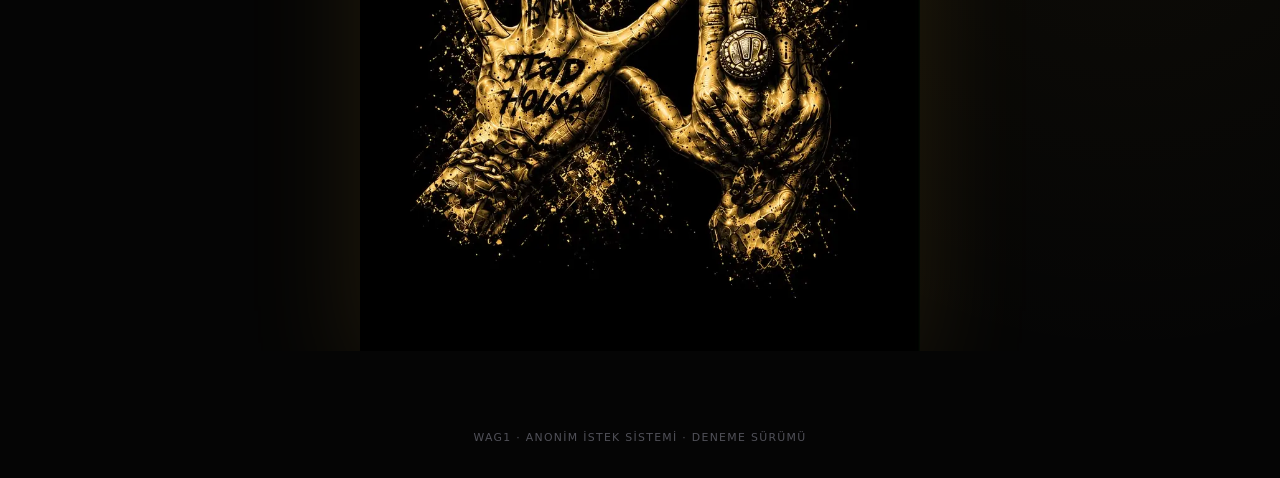
==== commit f20666aa: "Update index.html" ====
--- a/index.html
+++ b/index.html
@@ -5,7 +5,7 @@
   <meta charset="UTF-8">
   <meta name="viewport" content="width=device-width, initial-scale=1.0">
   <meta name="theme-color" content="#050505">
-  <title>WAG1 — Modern Deneme</title>
+  <title>WAG1</title>
   <meta name="description" content="WAG1 anonim istek sistemi — modern deneme sürümü.">
   <style>
     :root{
@@ -448,7 +448,7 @@
         <div class="request-card">
           <div class="card-top">
             <div>
-              <div class="card-kicker">WAG1 BEAL</div>
+              <div class="card-kicker">WAG1 / ANONİM</div>
               <h2 class="card-title">İsteğini ilet</h2>
             </div>
             <div class="secure">İsmin görünmez · anonim gönderim</div>
@@ -491,7 +491,7 @@
     </section>
   </main>
 
-  <footer>WAG1 · BEAL</footer>
+  <footer>WAG1 · ANONİM İSTEK SİSTEMİ · DENEME SÜRÜMÜ</footer>
 
   <iframe id="submitFrame" name="submitFrame" title="Form gönderim alanı" style="display:none;width:0;height:0;border:0"></iframe>
 
@@ -526,8 +526,23 @@
       const className = document.getElementById("className").value.trim();
       const request = document.getElementById("request").value.trim();
 
+      const classParts = className.split(/\s+/).filter(Boolean);
+      const requestWords = request.split(/\s+/).filter(word => /[\p{L}\p{N}]{2,}/u.test(word));
+
       if(!className || !request){
         statusEl.textContent = "Lütfen iki alanı da doldur.";
+        statusEl.className = "status err";
+        return;
+      }
+
+      if(classParts.length < 1 || className.replace(/\s/g,'').length < 2){
+        statusEl.textContent = "Lütfen sınıfınızı eksiksiz yazın. Örnek: 12B";
+        statusEl.className = "status err";
+        return;
+      }
+
+      if(requestWords.length < 1){
+        statusEl.textContent = "İstek kısmına en az 1 kelime yazmalısın.";
         statusEl.className = "status err";
         return;
       }
@@ -556,17 +571,41 @@
       add("request", request);
       add("website", "");
 
+      let settled = false;
+
+      const finish = (ok, message) => {
+        if(settled)return;
+        settled = true;
+        window.removeEventListener("message", onBackendMessage);
+
+        if(ok){
+          form.reset();
+          statusEl.textContent = "İsteğin anonim olarak gönderildi ✓";
+          statusEl.className = "status ok";
+        }else{
+          statusEl.textContent = message || "İstek gönderilemedi. Lütfen tekrar dene.";
+          statusEl.className = "status err";
+        }
+        submitBtn.disabled = false;
+        submitBtn.style.opacity = "1";
+      };
+
+      const onBackendMessage = (event) => {
+        const data = event.data;
+        if(!data || typeof data !== "object" || typeof data.ok !== "boolean") return;
+        finish(data.ok, data.message);
+      };
+
+      window.addEventListener("message", onBackendMessage);
+
       document.body.appendChild(tempForm);
       tempForm.submit();
       tempForm.remove();
 
+      // Fallback for browsers that block the iframe postMessage response.
       setTimeout(() => {
-        form.reset();
-        statusEl.textContent = "İsteğin anonim olarak gönderildi ✓";
-        statusEl.className = "status ok";
-        submitBtn.disabled = false;
-        submitBtn.style.opacity = "1";
-      }, 900);
+        if(!settled) finish(true, "");
+      }, 5000);
     });
   </script>
 
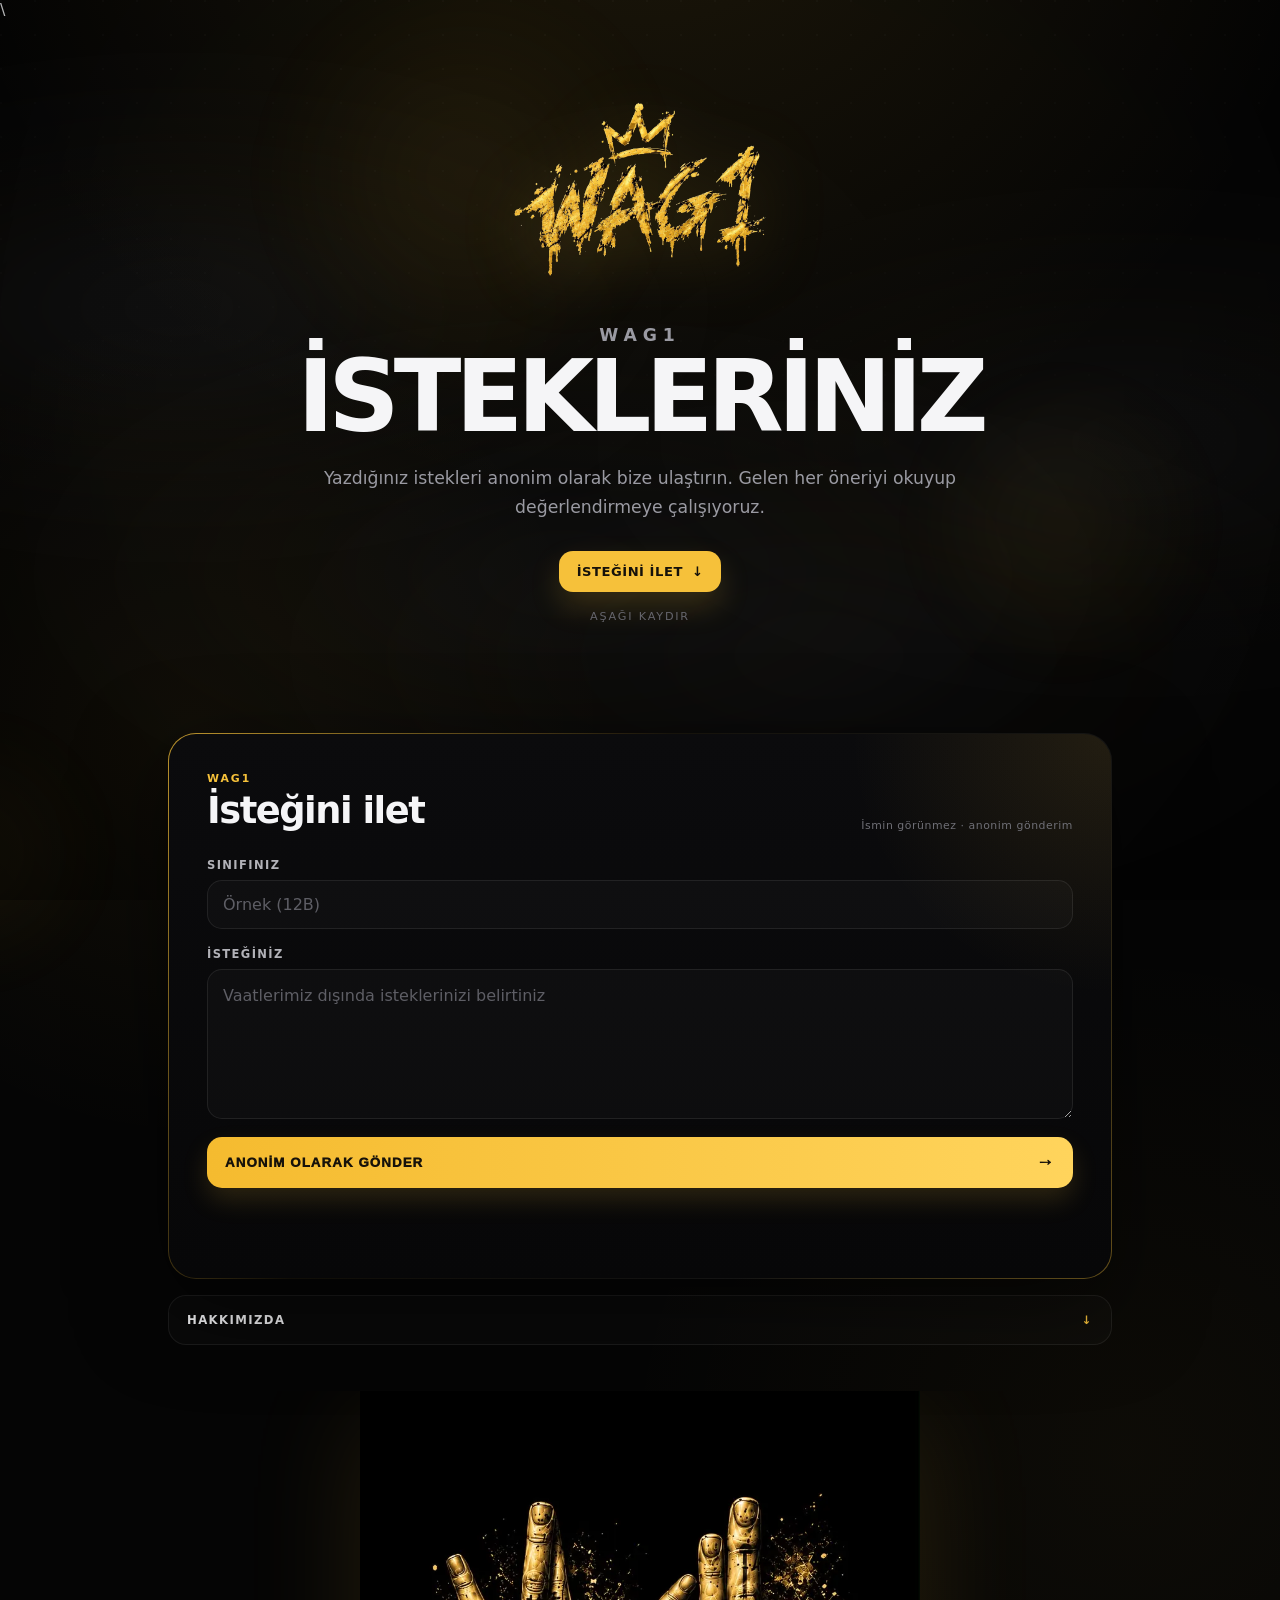
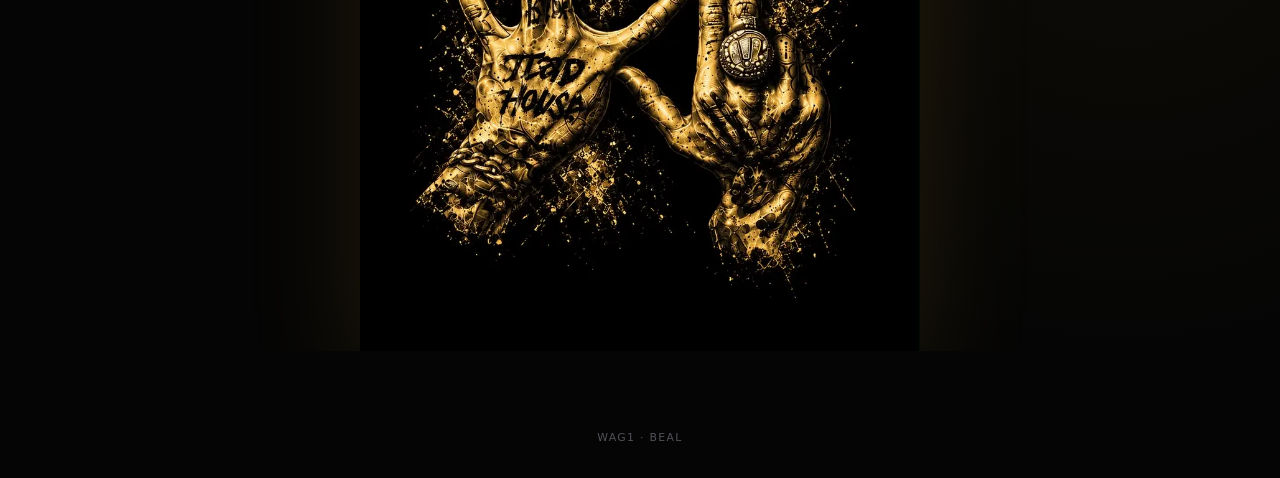
==== commit 6160fb12: "Update index.html" ====
--- a/index.html
+++ b/index.html
@@ -448,7 +448,7 @@
         <div class="request-card">
           <div class="card-top">
             <div>
-              <div class="card-kicker">WAG1 / ANONİM</div>
+              <div class="card-kicker">WAG1</div>
               <h2 class="card-title">İsteğini ilet</h2>
             </div>
             <div class="secure">İsmin görünmez · anonim gönderim</div>
@@ -457,7 +457,7 @@
           <form id="requestForm" autocomplete="off">
             <div class="field">
               <label for="className">Sınıfınız</label>
-              <input id="className" type="text" maxlength="30" placeholder="Örnek (12B)" required>
+              <input id="className" type="text" maxlength="5" placeholder="Örnek (12B)" required>
             </div>
 
             <div class="field">
@@ -491,7 +491,7 @@
     </section>
   </main>
 
-  <footer>WAG1 · ANONİM İSTEK SİSTEMİ · DENEME SÜRÜMÜ</footer>
+  <footer>WAG1 · BEAL</footer>
 
   <iframe id="submitFrame" name="submitFrame" title="Form gönderim alanı" style="display:none;width:0;height:0;border:0"></iframe>
 
